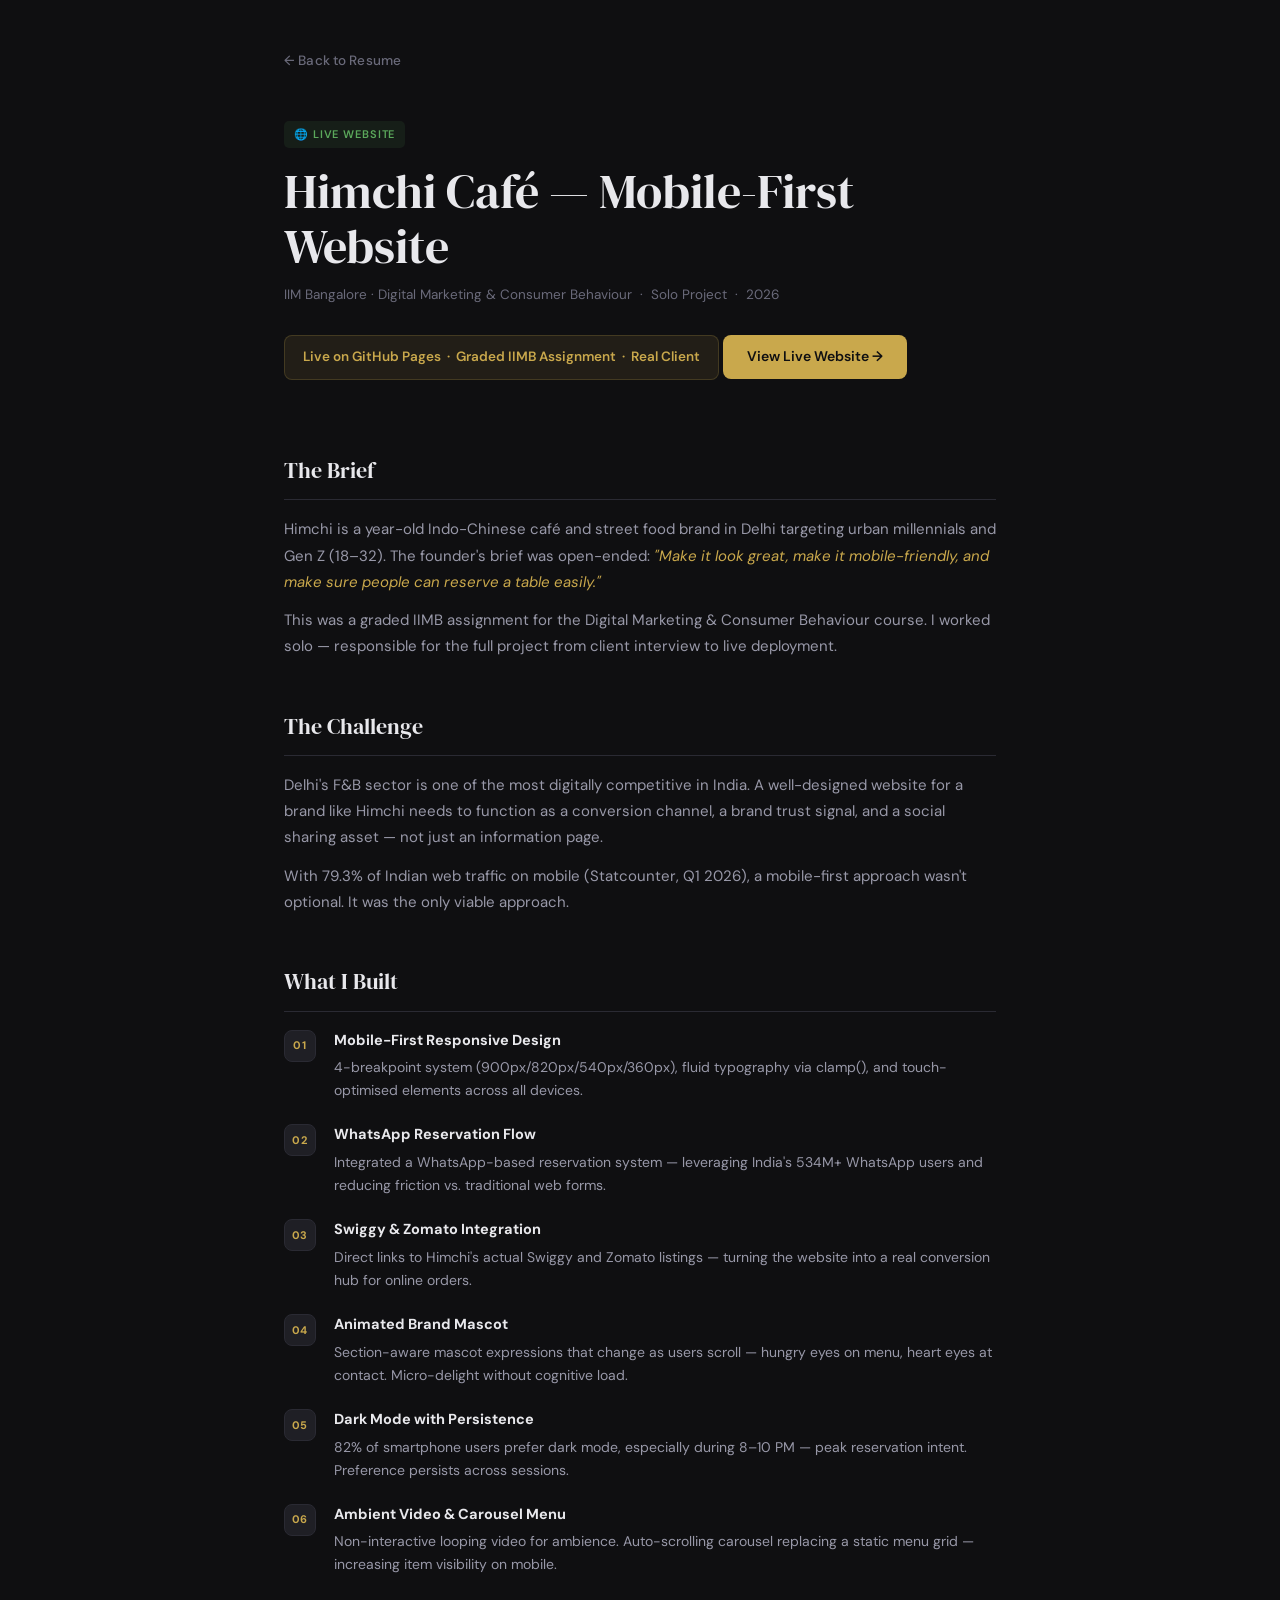
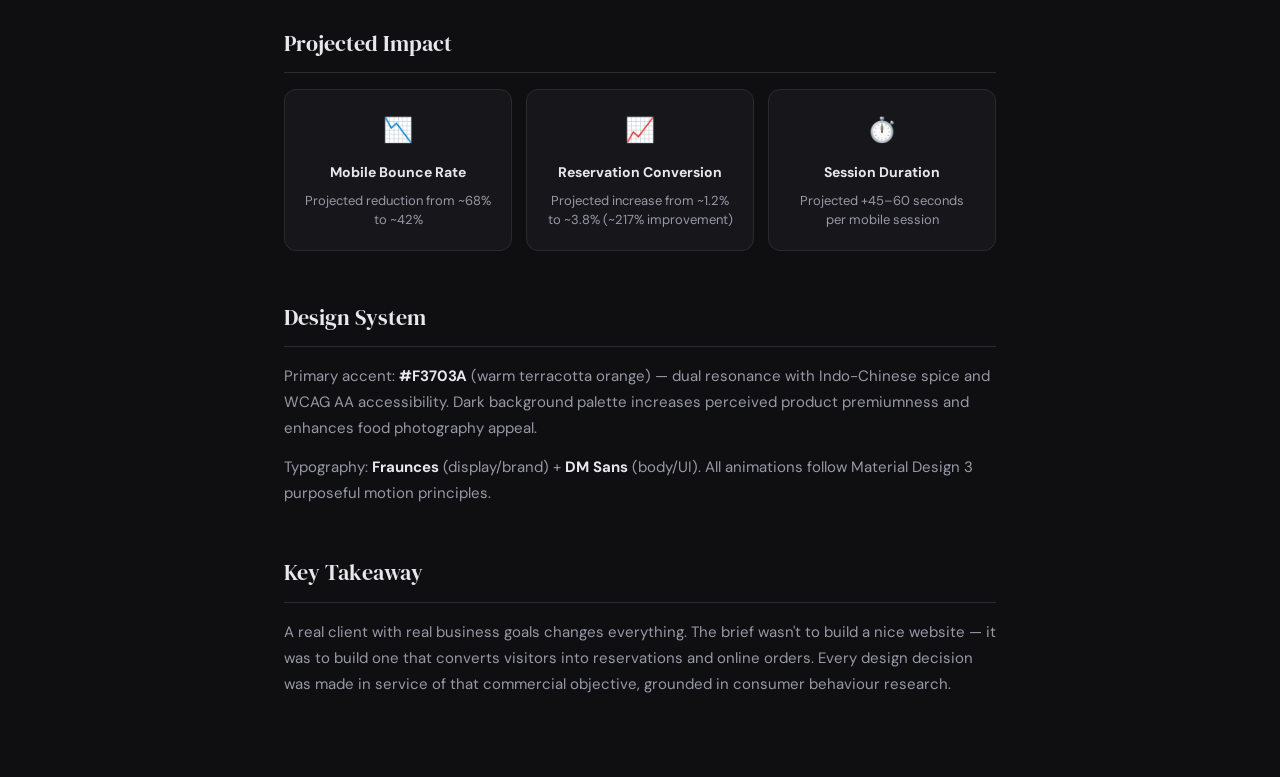
==== himchi.html @ 7a326b94 "Add files via upload" ====
<!DOCTYPE html>
<html lang="en">
<head>
<meta charset="UTF-8">
<meta name="viewport" content="width=device-width, initial-scale=1.0">
<title>Himchi Café Website — Shivam Godhwani</title>
<link rel="stylesheet" href="project.css">
<link href="https://fonts.googleapis.com/css2?family=DM+Serif+Display:ital@0;1&family=DM+Sans:wght@300;400;500;600&display=swap" rel="stylesheet">
</head>
<body>
<div class="page">
  <a href="index.html" class="back">← Back to Resume</a>

  <div class="hero-block">
    <span class="proj-tag live">🌐 Live Website</span>
    <h1>Himchi Café — Mobile-First Website</h1>
    <p class="meta">IIM Bangalore · Digital Marketing & Consumer Behaviour &nbsp;·&nbsp; Solo Project &nbsp;·&nbsp; 2026</p>
    <div class="outcome-banner">Live on GitHub Pages &nbsp;·&nbsp; Graded IIMB Assignment &nbsp;·&nbsp; Real Client</div>
    <a href="https://shivamgodhwani-ship-it.github.io/the_himchi/" target="_blank" class="live-link">View Live Website →</a>
  </div>

  <div class="content">

    <div class="section-block">
      <h2>The Brief</h2>
      <p>Himchi is a year-old Indo-Chinese café and street food brand in Delhi targeting urban millennials and Gen Z (18–32). The founder's brief was open-ended: <em>"Make it look great, make it mobile-friendly, and make sure people can reserve a table easily."</em></p>
      <p>This was a graded IIMB assignment for the Digital Marketing & Consumer Behaviour course. I worked solo — responsible for the full project from client interview to live deployment.</p>
    </div>

    <div class="section-block">
      <h2>The Challenge</h2>
      <p>Delhi's F&B sector is one of the most digitally competitive in India. A well-designed website for a brand like Himchi needs to function as a conversion channel, a brand trust signal, and a social sharing asset — not just an information page.</p>
      <p>With 79.3% of Indian web traffic on mobile (Statcounter, Q1 2026), a mobile-first approach wasn't optional. It was the only viable approach.</p>
    </div>

    <div class="section-block">
      <h2>What I Built</h2>
      <div class="steps">
        <div class="step">
          <div class="step-num">01</div>
          <div>
            <strong>Mobile-First Responsive Design</strong>
            <p>4-breakpoint system (900px/820px/540px/360px), fluid typography via clamp(), and touch-optimised elements across all devices.</p>
          </div>
        </div>
        <div class="step">
          <div class="step-num">02</div>
          <div>
            <strong>WhatsApp Reservation Flow</strong>
            <p>Integrated a WhatsApp-based reservation system — leveraging India's 534M+ WhatsApp users and reducing friction vs. traditional web forms.</p>
          </div>
        </div>
        <div class="step">
          <div class="step-num">03</div>
          <div>
            <strong>Swiggy & Zomato Integration</strong>
            <p>Direct links to Himchi's actual Swiggy and Zomato listings — turning the website into a real conversion hub for online orders.</p>
          </div>
        </div>
        <div class="step">
          <div class="step-num">04</div>
          <div>
            <strong>Animated Brand Mascot</strong>
            <p>Section-aware mascot expressions that change as users scroll — hungry eyes on menu, heart eyes at contact. Micro-delight without cognitive load.</p>
          </div>
        </div>
        <div class="step">
          <div class="step-num">05</div>
          <div>
            <strong>Dark Mode with Persistence</strong>
            <p>82% of smartphone users prefer dark mode, especially during 8–10 PM — peak reservation intent. Preference persists across sessions.</p>
          </div>
        </div>
        <div class="step">
          <div class="step-num">06</div>
          <div>
            <strong>Ambient Video & Carousel Menu</strong>
            <p>Non-interactive looping video for ambience. Auto-scrolling carousel replacing a static menu grid — increasing item visibility on mobile.</p>
          </div>
        </div>
      </div>
    </div>

    <div class="section-block">
      <h2>Projected Impact</h2>
      <div class="outcome-grid">
        <div class="outcome-card">
          <div class="outcome-icon">📉</div>
          <strong>Mobile Bounce Rate</strong>
          <p>Projected reduction from ~68% to ~42%</p>
        </div>
        <div class="outcome-card">
          <div class="outcome-icon">📈</div>
          <strong>Reservation Conversion</strong>
          <p>Projected increase from ~1.2% to ~3.8% (~217% improvement)</p>
        </div>
        <div class="outcome-card">
          <div class="outcome-icon">⏱️</div>
          <strong>Session Duration</strong>
          <p>Projected +45–60 seconds per mobile session</p>
        </div>
      </div>
    </div>

    <div class="section-block">
      <h2>Design System</h2>
      <p>Primary accent: <strong>#F3703A</strong> (warm terracotta orange) — dual resonance with Indo-Chinese spice and WCAG AA accessibility. Dark background palette increases perceived product premiumness and enhances food photography appeal.</p>
      <p>Typography: <strong>Fraunces</strong> (display/brand) + <strong>DM Sans</strong> (body/UI). All animations follow Material Design 3 purposeful motion principles.</p>
    </div>

    <div class="section-block">
      <h2>Key Takeaway</h2>
      <p>A real client with real business goals changes everything. The brief wasn't to build a nice website — it was to build one that converts visitors into reservations and online orders. Every design decision was made in service of that commercial objective, grounded in consumer behaviour research.</p>
    </div>

  </div>
</div>
</body>
</html>
---- project.css ----
/* ===== RESET ===== */
*, *::before, *::after { box-sizing: border-box; margin: 0; padding: 0; }

:root {
  --bg: #0f0f11;
  --bg2: #17171b;
  --bg3: #1f1f25;
  --border: #2a2a33;
  --accent: #c9a84c;
  --accent2: #e8c97a;
  --text: #e8e8ec;
  --text2: #9898a8;
  --text3: #6a6a7a;
  --radius: 12px;
}

html { scroll-behavior: smooth; }

body {
  font-family: 'DM Sans', sans-serif;
  background: var(--bg);
  color: var(--text);
  font-size: 15px;
  line-height: 1.7;
  -webkit-font-smoothing: antialiased;
}

.page {
  max-width: 760px;
  margin: 0 auto;
  padding: 48px 24px 80px;
}

/* ===== BACK LINK ===== */
.back {
  display: inline-block;
  color: var(--text3);
  text-decoration: none;
  font-size: 13.5px;
  font-weight: 500;
  margin-bottom: 48px;
  transition: color 0.2s;
  letter-spacing: 0.01em;
}
.back:hover { color: var(--accent); }

/* ===== HERO BLOCK ===== */
.hero-block {
  margin-bottom: 56px;
}

.proj-tag {
  display: inline-block;
  font-size: 11px;
  font-weight: 600;
  text-transform: uppercase;
  letter-spacing: 0.08em;
  color: var(--text3);
  padding: 4px 10px;
  background: var(--bg3);
  border-radius: 5px;
  margin-bottom: 16px;
}

.proj-tag.award { color: #c9a84c; background: rgba(201,168,76,0.1); }
.proj-tag.live { color: #5ba85b; background: rgba(91,168,91,0.1); }

.hero-block h1 {
  font-family: 'DM Serif Display', serif;
  font-size: clamp(28px, 6vw, 48px);
  font-weight: 400;
  color: var(--text);
  line-height: 1.15;
  margin-bottom: 10px;
}

.meta {
  font-size: 13.5px;
  color: var(--text3);
  margin-bottom: 20px;
}

.outcome-banner {
  display: inline-block;
  background: rgba(201,168,76,0.1);
  border: 1px solid rgba(201,168,76,0.2);
  border-radius: 8px;
  padding: 10px 18px;
  font-size: 13.5px;
  font-weight: 600;
  color: var(--accent);
  margin-bottom: 16px;
}

.live-link {
  display: inline-block;
  margin-top: 8px;
  background: var(--accent);
  color: #0f0f11;
  padding: 10px 24px;
  border-radius: 8px;
  font-weight: 600;
  font-size: 14px;
  text-decoration: none;
  transition: background 0.2s, transform 0.15s;
}
.live-link:hover { background: var(--accent2); transform: translateY(-1px); }

/* ===== CONTENT ===== */
.content {
  display: flex;
  flex-direction: column;
  gap: 48px;
}

.section-block h2 {
  font-family: 'DM Serif Display', serif;
  font-size: 22px;
  font-weight: 400;
  color: var(--text);
  margin-bottom: 16px;
  padding-bottom: 10px;
  border-bottom: 1px solid var(--border);
}

.section-block p {
  color: var(--text2);
  font-size: 15px;
  line-height: 1.75;
  margin-bottom: 12px;
}

.section-block p:last-child { margin-bottom: 0; }

.section-block em {
  color: var(--accent);
  font-style: italic;
}

.section-block strong { color: var(--text); }

/* ===== STEPS ===== */
.steps {
  display: flex;
  flex-direction: column;
  gap: 20px;
  margin-top: 8px;
}

.step {
  display: flex;
  gap: 18px;
  align-items: flex-start;
}

.step-num {
  flex-shrink: 0;
  width: 32px;
  height: 32px;
  background: var(--bg3);
  border: 1px solid var(--border);
  border-radius: 8px;
  display: flex;
  align-items: center;
  justify-content: center;
  font-size: 11px;
  font-weight: 700;
  color: var(--accent);
  letter-spacing: 0.05em;
  margin-top: 2px;
}

.step strong {
  display: block;
  color: var(--text);
  font-size: 14.5px;
  margin-bottom: 4px;
}

.step p {
  color: var(--text2);
  font-size: 14px;
  line-height: 1.65;
  margin: 0;
}

/* ===== OUTCOME GRID ===== */
.outcome-grid {
  display: grid;
  grid-template-columns: repeat(auto-fit, minmax(180px, 1fr));
  gap: 14px;
  margin-top: 8px;
}

.outcome-card {
  background: var(--bg2);
  border: 1px solid var(--border);
  border-radius: var(--radius);
  padding: 20px;
  text-align: center;
}

.outcome-icon {
  font-size: 24px;
  margin-bottom: 10px;
}

.outcome-card strong {
  display: block;
  font-size: 14px;
  color: var(--text);
  margin-bottom: 6px;
}

.outcome-card p {
  font-size: 13px;
  color: var(--text2);
  line-height: 1.5;
  margin: 0;
}

/* ===== RESPONSIVE ===== */
@media (max-width: 540px) {
  .page { padding: 32px 18px 60px; }
  .hero-block h1 { font-size: 28px; }
  .outcome-grid { grid-template-columns: 1fr; }
}
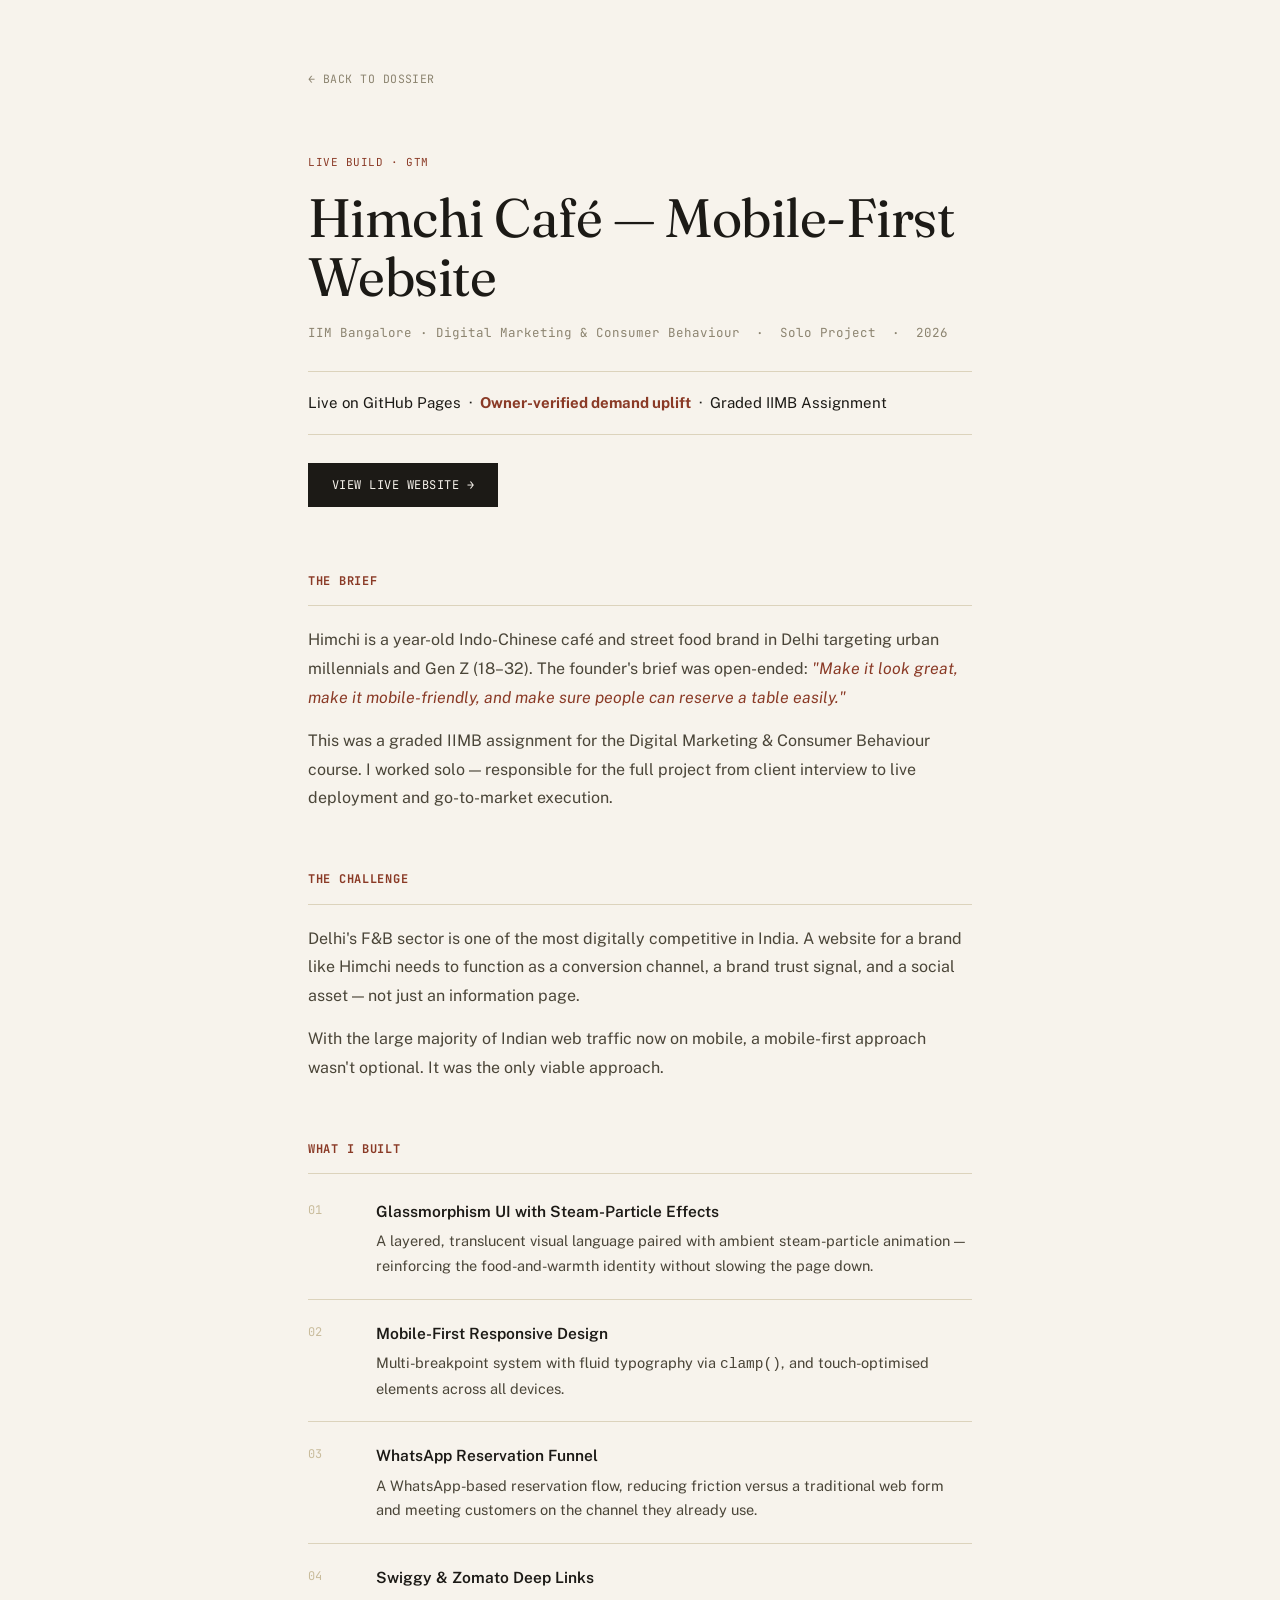
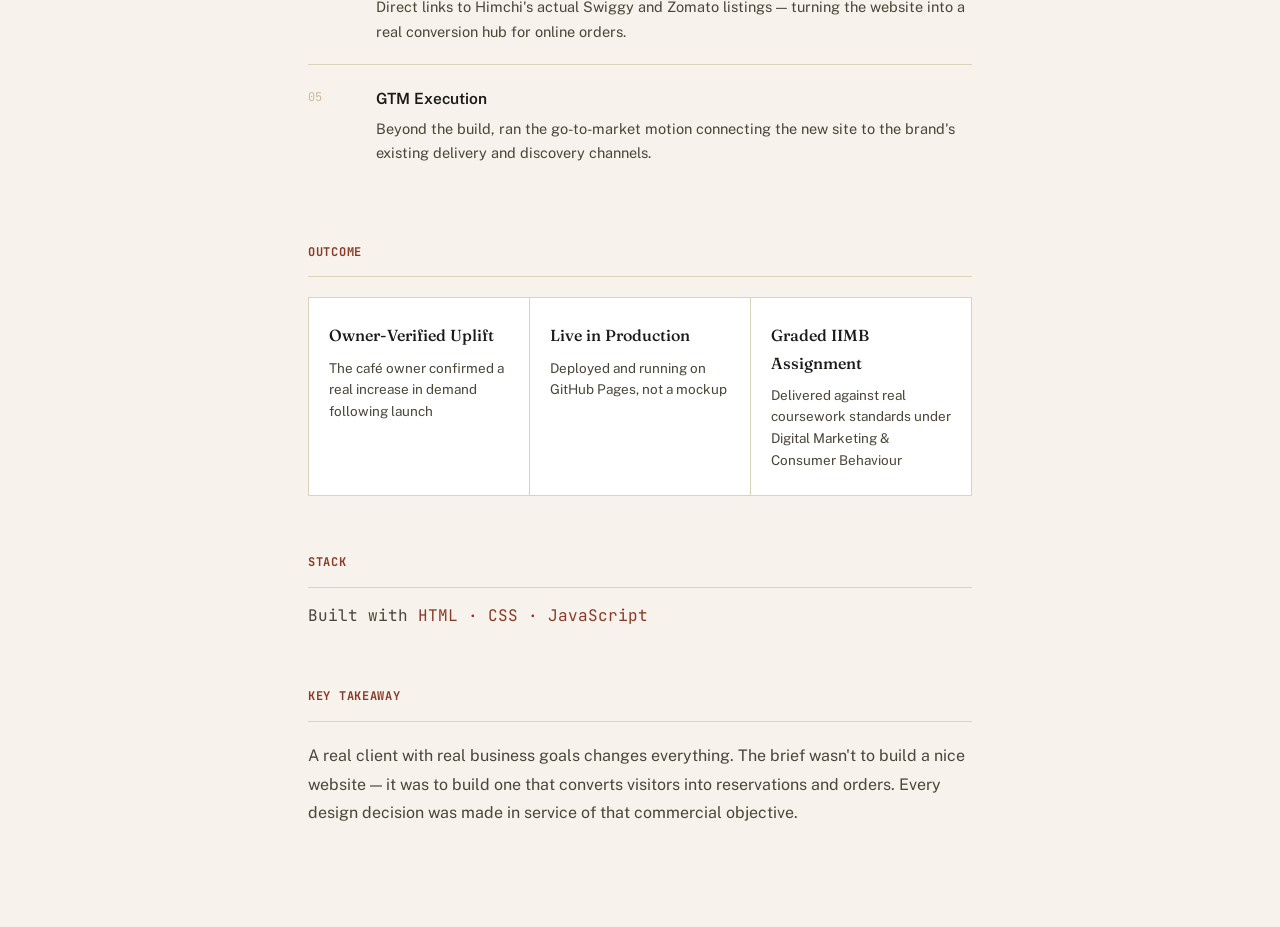
==== commit 9e4c72f8: "Update Himchi Café website content and structure" ====
--- a/himchi.html
+++ b/himchi.html
@@ -3,34 +3,33 @@
 <head>
 <meta charset="UTF-8">
 <meta name="viewport" content="width=device-width, initial-scale=1.0">
-<title>Himchi Café Website — Shivam Godhwani</title>
+<title>Himchi Café — Mobile-First Website & GTM Launch | Shivam Godhwani · IIM Bangalore</title>
+<meta name="description" content="Shivam Godhwani designed and built a live mobile-first website for Himchi Café, Delhi — solo IIMB assignment with glassmorphism UI, steam-particle effects, WhatsApp reservation flow, and Swiggy/Zomato integration.">
 <link rel="stylesheet" href="project.css">
-<link href="https://fonts.googleapis.com/css2?family=DM+Serif+Display:ital@0;1&family=DM+Sans:wght@300;400;500;600&display=swap" rel="stylesheet">
+<link href="https://fonts.googleapis.com/css2?family=Fraunces:ital,opsz,wght@0,9..144,380;0,9..144,500;1,9..144,480&family=Public+Sans:wght@300;400;500;600;700&family=JetBrains+Mono:wght@400;500&display=swap" rel="stylesheet">
 </head>
 <body>
 <div class="page">
-  <a href="index.html" class="back">← Back to Resume</a>
+  <a href="index.html" class="back">← Back to Dossier</a>
 
-  <div class="hero-block">
-    <span class="proj-tag live">🌐 Live Website</span>
-    <h1>Himchi Café — Mobile-First Website</h1>
-    <p class="meta">IIM Bangalore · Digital Marketing & Consumer Behaviour &nbsp;·&nbsp; Solo Project &nbsp;·&nbsp; 2026</p>
-    <div class="outcome-banner">Live on GitHub Pages &nbsp;·&nbsp; Graded IIMB Assignment &nbsp;·&nbsp; Real Client</div>
-    <a href="https://shivamgodhwani-ship-it.github.io/the_himchi/" target="_blank" class="live-link">View Live Website →</a>
-  </div>
+  <span class="proj-kicker">Live Build · GTM</span>
+  <h1>Himchi Café — Mobile-First Website</h1>
+  <p class="meta">IIM Bangalore · Digital Marketing &amp; Consumer Behaviour &nbsp;·&nbsp; Solo Project &nbsp;·&nbsp; 2026</p>
+  <div class="outcome-banner">Live on GitHub Pages &nbsp;·&nbsp; <strong>Owner-verified demand uplift</strong> &nbsp;·&nbsp; Graded IIMB Assignment</div>
+  <a href="https://shivamgodhwani-ship-it.github.io/the_himchi/" target="_blank" class="live-link">View Live Website →</a>
 
   <div class="content">
 
     <div class="section-block">
       <h2>The Brief</h2>
       <p>Himchi is a year-old Indo-Chinese café and street food brand in Delhi targeting urban millennials and Gen Z (18–32). The founder's brief was open-ended: <em>"Make it look great, make it mobile-friendly, and make sure people can reserve a table easily."</em></p>
-      <p>This was a graded IIMB assignment for the Digital Marketing & Consumer Behaviour course. I worked solo — responsible for the full project from client interview to live deployment.</p>
+      <p>This was a graded IIMB assignment for the Digital Marketing &amp; Consumer Behaviour course. I worked solo — responsible for the full project from client interview to live deployment and go-to-market execution.</p>
     </div>
 
     <div class="section-block">
       <h2>The Challenge</h2>
-      <p>Delhi's F&B sector is one of the most digitally competitive in India. A well-designed website for a brand like Himchi needs to function as a conversion channel, a brand trust signal, and a social sharing asset — not just an information page.</p>
-      <p>With 79.3% of Indian web traffic on mobile (Statcounter, Q1 2026), a mobile-first approach wasn't optional. It was the only viable approach.</p>
+      <p>Delhi's F&amp;B sector is one of the most digitally competitive in India. A website for a brand like Himchi needs to function as a conversion channel, a brand trust signal, and a social asset — not just an information page.</p>
+      <p>With the large majority of Indian web traffic now on mobile, a mobile-first approach wasn't optional. It was the only viable approach.</p>
     </div>
 
     <div class="section-block">
@@ -39,78 +38,67 @@
         <div class="step">
           <div class="step-num">01</div>
           <div>
-            <strong>Mobile-First Responsive Design</strong>
-            <p>4-breakpoint system (900px/820px/540px/360px), fluid typography via clamp(), and touch-optimised elements across all devices.</p>
+            <strong>Glassmorphism UI with Steam-Particle Effects</strong>
+            <p>A layered, translucent visual language paired with ambient steam-particle animation — reinforcing the food-and-warmth identity without slowing the page down.</p>
           </div>
         </div>
         <div class="step">
           <div class="step-num">02</div>
           <div>
-            <strong>WhatsApp Reservation Flow</strong>
-            <p>Integrated a WhatsApp-based reservation system — leveraging India's 534M+ WhatsApp users and reducing friction vs. traditional web forms.</p>
+            <strong>Mobile-First Responsive Design</strong>
+            <p>Multi-breakpoint system with fluid typography via <code>clamp()</code>, and touch-optimised elements across all devices.</p>
           </div>
         </div>
         <div class="step">
           <div class="step-num">03</div>
           <div>
-            <strong>Swiggy & Zomato Integration</strong>
-            <p>Direct links to Himchi's actual Swiggy and Zomato listings — turning the website into a real conversion hub for online orders.</p>
+            <strong>WhatsApp Reservation Funnel</strong>
+            <p>A WhatsApp-based reservation flow, reducing friction versus a traditional web form and meeting customers on the channel they already use.</p>
           </div>
         </div>
         <div class="step">
           <div class="step-num">04</div>
           <div>
-            <strong>Animated Brand Mascot</strong>
-            <p>Section-aware mascot expressions that change as users scroll — hungry eyes on menu, heart eyes at contact. Micro-delight without cognitive load.</p>
+            <strong>Swiggy &amp; Zomato Deep Links</strong>
+            <p>Direct links to Himchi's actual Swiggy and Zomato listings — turning the website into a real conversion hub for online orders.</p>
           </div>
         </div>
         <div class="step">
           <div class="step-num">05</div>
           <div>
-            <strong>Dark Mode with Persistence</strong>
-            <p>82% of smartphone users prefer dark mode, especially during 8–10 PM — peak reservation intent. Preference persists across sessions.</p>
-          </div>
-        </div>
-        <div class="step">
-          <div class="step-num">06</div>
-          <div>
-            <strong>Ambient Video & Carousel Menu</strong>
-            <p>Non-interactive looping video for ambience. Auto-scrolling carousel replacing a static menu grid — increasing item visibility on mobile.</p>
+            <strong>GTM Execution</strong>
+            <p>Beyond the build, ran the go-to-market motion connecting the new site to the brand's existing delivery and discovery channels.</p>
           </div>
         </div>
       </div>
     </div>
 
     <div class="section-block">
-      <h2>Projected Impact</h2>
+      <h2>Outcome</h2>
       <div class="outcome-grid">
         <div class="outcome-card">
-          <div class="outcome-icon">📉</div>
-          <strong>Mobile Bounce Rate</strong>
-          <p>Projected reduction from ~68% to ~42%</p>
+          <strong>Owner-Verified Uplift</strong>
+          <p>The café owner confirmed a real increase in demand following launch</p>
         </div>
         <div class="outcome-card">
-          <div class="outcome-icon">📈</div>
-          <strong>Reservation Conversion</strong>
-          <p>Projected increase from ~1.2% to ~3.8% (~217% improvement)</p>
+          <strong>Live in Production</strong>
+          <p>Deployed and running on GitHub Pages, not a mockup</p>
         </div>
         <div class="outcome-card">
-          <div class="outcome-icon">⏱️</div>
-          <strong>Session Duration</strong>
-          <p>Projected +45–60 seconds per mobile session</p>
+          <strong>Graded IIMB Assignment</strong>
+          <p>Delivered against real coursework standards under Digital Marketing &amp; Consumer Behaviour</p>
         </div>
       </div>
     </div>
 
     <div class="section-block">
-      <h2>Design System</h2>
-      <p>Primary accent: <strong>#F3703A</strong> (warm terracotta orange) — dual resonance with Indo-Chinese spice and WCAG AA accessibility. Dark background palette increases perceived product premiumness and enhances food photography appeal.</p>
-      <p>Typography: <strong>Fraunces</strong> (display/brand) + <strong>DM Sans</strong> (body/UI). All animations follow Material Design 3 purposeful motion principles.</p>
+      <h2>Stack</h2>
+      <p class="stack-line">Built with <span>HTML · CSS · JavaScript</span></p>
     </div>
 
     <div class="section-block">
       <h2>Key Takeaway</h2>
-      <p>A real client with real business goals changes everything. The brief wasn't to build a nice website — it was to build one that converts visitors into reservations and online orders. Every design decision was made in service of that commercial objective, grounded in consumer behaviour research.</p>
+      <p>A real client with real business goals changes everything. The brief wasn't to build a nice website — it was to build one that converts visitors into reservations and orders. Every design decision was made in service of that commercial objective.</p>
     </div>
 
   </div>
--- a/project.css
+++ b/project.css
@@ -1,227 +1,233 @@
-/* ===== RESET ===== */
+/* ============================================================
+   PROJECT PAGE — shares the dossier system
+   ============================================================ */
+
 *, *::before, *::after { box-sizing: border-box; margin: 0; padding: 0; }
 
 :root {
-  --bg: #0f0f11;
-  --bg2: #17171b;
-  --bg3: #1f1f25;
-  --border: #2a2a33;
-  --accent: #c9a84c;
-  --accent2: #e8c97a;
-  --text: #e8e8ec;
-  --text2: #9898a8;
-  --text3: #6a6a7a;
-  --radius: 12px;
-}
-
-html { scroll-behavior: smooth; }
+  --paper:     #F7F3EC;
+  --ink:       #1C1A16;
+  --ink-soft:  #4A4538;
+  --ink-faint: #8C8470;
+  --rule:      #DCD3BC;
+  --rule-strong: #C9BC9C;
+  --brick:     #8A3A26;
+  --white:     #FFFFFF;
+
+  --serif:  'Fraunces', serif;
+  --sans:   'Public Sans', sans-serif;
+  --mono:   'JetBrains Mono', monospace;
+}
+
+html { scroll-behavior: smooth; background: var(--paper); }
 
 body {
-  font-family: 'DM Sans', sans-serif;
-  background: var(--bg);
-  color: var(--text);
-  font-size: 15px;
+  font-family: var(--sans);
+  background: var(--paper);
+  color: var(--ink-soft);
+  font-size: 16px;
   line-height: 1.7;
   -webkit-font-smoothing: antialiased;
 }
 
+::selection { background: var(--brick); color: var(--paper); }
+
 .page {
-  max-width: 760px;
+  max-width: 720px;
   margin: 0 auto;
-  padding: 48px 24px 80px;
-}
-
-/* ===== BACK LINK ===== */
+  padding: 64px 28px 100px;
+}
+
 .back {
-  display: inline-block;
-  color: var(--text3);
+  display: inline-flex;
+  align-items: center;
+  gap: 8px;
+  font-family: var(--mono);
+  font-size: 11.5px;
+  text-transform: uppercase;
+  letter-spacing: 0.04em;
+  color: var(--ink-faint);
   text-decoration: none;
-  font-size: 13.5px;
-  font-weight: 500;
-  margin-bottom: 48px;
+  margin-bottom: 64px;
   transition: color 0.2s;
-  letter-spacing: 0.01em;
-}
-.back:hover { color: var(--accent); }
-
-/* ===== HERO BLOCK ===== */
-.hero-block {
-  margin-bottom: 56px;
-}
-
-.proj-tag {
-  display: inline-block;
+}
+.back:hover { color: var(--brick); }
+
+.proj-kicker {
+  font-family: var(--mono);
   font-size: 11px;
-  font-weight: 600;
-  text-transform: uppercase;
-  letter-spacing: 0.08em;
-  color: var(--text3);
-  padding: 4px 10px;
-  background: var(--bg3);
-  border-radius: 5px;
+  text-transform: uppercase;
+  letter-spacing: 0.05em;
+  color: var(--brick);
+  margin-bottom: 18px;
+  display: block;
+}
+
+.page h1 {
+  font-family: var(--serif);
+  font-weight: 400;
+  font-size: clamp(34px, 6vw, 54px);
+  line-height: 1.08;
+  color: var(--ink);
+  letter-spacing: -0.01em;
   margin-bottom: 16px;
 }
 
-.proj-tag.award { color: #c9a84c; background: rgba(201,168,76,0.1); }
-.proj-tag.live { color: #5ba85b; background: rgba(91,168,91,0.1); }
-
-.hero-block h1 {
-  font-family: 'DM Serif Display', serif;
-  font-size: clamp(28px, 6vw, 48px);
-  font-weight: 400;
-  color: var(--text);
-  line-height: 1.15;
-  margin-bottom: 10px;
-}
-
 .meta {
-  font-size: 13.5px;
-  color: var(--text3);
-  margin-bottom: 20px;
+  font-family: var(--mono);
+  font-size: 12.5px;
+  color: var(--ink-faint);
+  margin-bottom: 28px;
 }
 
 .outcome-banner {
-  display: inline-block;
-  background: rgba(201,168,76,0.1);
-  border: 1px solid rgba(201,168,76,0.2);
-  border-radius: 8px;
-  padding: 10px 18px;
-  font-size: 13.5px;
-  font-weight: 600;
-  color: var(--accent);
-  margin-bottom: 16px;
-}
+  font-size: 15px;
+  color: var(--ink);
+  padding: 18px 0;
+  border-top: 1px solid var(--rule);
+  border-bottom: 1px solid var(--rule);
+  margin-bottom: 28px;
+}
+.outcome-banner strong { color: var(--brick); }
 
 .live-link {
-  display: inline-block;
-  margin-top: 8px;
-  background: var(--accent);
-  color: #0f0f11;
-  padding: 10px 24px;
-  border-radius: 8px;
-  font-weight: 600;
-  font-size: 14px;
+  display: inline-flex;
+  align-items: center;
+  gap: 8px;
+  background: var(--ink);
+  color: var(--paper);
+  padding: 12px 24px;
+  font-family: var(--mono);
+  font-size: 12px;
+  letter-spacing: 0.04em;
+  text-transform: uppercase;
   text-decoration: none;
-  transition: background 0.2s, transform 0.15s;
-}
-.live-link:hover { background: var(--accent2); transform: translateY(-1px); }
-
-/* ===== CONTENT ===== */
+  transition: background 0.2s, transform 0.2s;
+}
+.live-link:hover { background: var(--brick); transform: translateY(-2px); }
+
 .content {
   display: flex;
   flex-direction: column;
-  gap: 48px;
+  gap: 56px;
+  margin-top: 64px;
 }
 
 .section-block h2 {
-  font-family: 'DM Serif Display', serif;
-  font-size: 22px;
-  font-weight: 400;
-  color: var(--text);
-  margin-bottom: 16px;
-  padding-bottom: 10px;
-  border-bottom: 1px solid var(--border);
+  font-family: var(--mono);
+  font-size: 12px;
+  text-transform: uppercase;
+  letter-spacing: 0.06em;
+  color: var(--brick);
+  margin-bottom: 20px;
+  padding-bottom: 14px;
+  border-bottom: 1px solid var(--rule);
 }
 
 .section-block p {
-  color: var(--text2);
-  font-size: 15px;
-  line-height: 1.75;
-  margin-bottom: 12px;
-}
-
+  color: var(--ink-soft);
+  font-size: 16px;
+  line-height: 1.8;
+  margin-bottom: 14px;
+}
 .section-block p:last-child { margin-bottom: 0; }
 
-.section-block em {
-  color: var(--accent);
-  font-style: italic;
-}
-
-.section-block strong { color: var(--text); }
-
-/* ===== STEPS ===== */
+.section-block em { color: var(--brick); font-style: italic; }
+.section-block strong { color: var(--ink); font-weight: 600; }
+
+/* STEPS */
 .steps {
   display: flex;
   flex-direction: column;
+  margin-top: 4px;
+}
+
+.step {
+  display: grid;
+  grid-template-columns: 48px 1fr;
   gap: 20px;
-  margin-top: 8px;
-}
-
-.step {
-  display: flex;
-  gap: 18px;
-  align-items: flex-start;
-}
+  padding: 20px 0;
+  border-top: 1px solid var(--rule);
+}
+.steps .step:first-child { border-top: none; padding-top: 4px; }
 
 .step-num {
-  flex-shrink: 0;
-  width: 32px;
-  height: 32px;
-  background: var(--bg3);
-  border: 1px solid var(--border);
-  border-radius: 8px;
-  display: flex;
-  align-items: center;
-  justify-content: center;
-  font-size: 11px;
-  font-weight: 700;
-  color: var(--accent);
-  letter-spacing: 0.05em;
-  margin-top: 2px;
+  font-family: var(--mono);
+  font-size: 12px;
+  color: var(--rule-strong);
+  padding-top: 2px;
 }
 
 .step strong {
   display: block;
-  color: var(--text);
+  color: var(--ink);
+  font-size: 15.5px;
+  font-weight: 600;
+  margin-bottom: 5px;
+}
+
+.step p {
+  color: var(--ink-soft);
   font-size: 14.5px;
-  margin-bottom: 4px;
-}
-
-.step p {
-  color: var(--text2);
-  font-size: 14px;
-  line-height: 1.65;
+  line-height: 1.7;
   margin: 0;
 }
 
-/* ===== OUTCOME GRID ===== */
+/* OUTCOME GRID */
 .outcome-grid {
   display: grid;
   grid-template-columns: repeat(auto-fit, minmax(180px, 1fr));
-  gap: 14px;
-  margin-top: 8px;
+  gap: 1px;
+  background: var(--rule);
+  margin-top: 4px;
+  border: 1px solid var(--rule);
 }
 
 .outcome-card {
-  background: var(--bg2);
-  border: 1px solid var(--border);
-  border-radius: var(--radius);
-  padding: 20px;
-  text-align: center;
-}
-
-.outcome-icon {
-  font-size: 24px;
-  margin-bottom: 10px;
+  background: var(--white);
+  padding: 24px 20px;
 }
 
 .outcome-card strong {
   display: block;
-  font-size: 14px;
-  color: var(--text);
-  margin-bottom: 6px;
+  font-family: var(--serif);
+  font-size: 16px;
+  font-weight: 500;
+  color: var(--ink);
+  margin-bottom: 8px;
 }
 
 .outcome-card p {
-  font-size: 13px;
-  color: var(--text2);
-  line-height: 1.5;
+  font-size: 13.5px;
+  color: var(--ink-soft);
+  line-height: 1.6;
   margin: 0;
 }
 
-/* ===== RESPONSIVE ===== */
+.outcome-proof-link {
+  display: inline-block;
+  margin-top: 10px;
+  font-family: var(--mono);
+  font-size: 10.5px;
+  text-transform: uppercase;
+  letter-spacing: 0.03em;
+  color: var(--brick);
+  text-decoration: none;
+  border-bottom: 1px solid rgba(138,58,38,0.3);
+}
+.outcome-proof-link:hover { border-color: var(--brick); }
+
+/* STACK LIST */
+.stack-line {
+  font-family: var(--mono);
+  font-size: 12.5px;
+  color: var(--ink-faint);
+  margin-top: -6px;
+}
+.stack-line span { color: var(--brick); }
+
 @media (max-width: 540px) {
-  .page { padding: 32px 18px 60px; }
-  .hero-block h1 { font-size: 28px; }
+  .page { padding: 48px 20px 72px; }
   .outcome-grid { grid-template-columns: 1fr; }
-}
+  .step { grid-template-columns: 36px 1fr; }
+}
